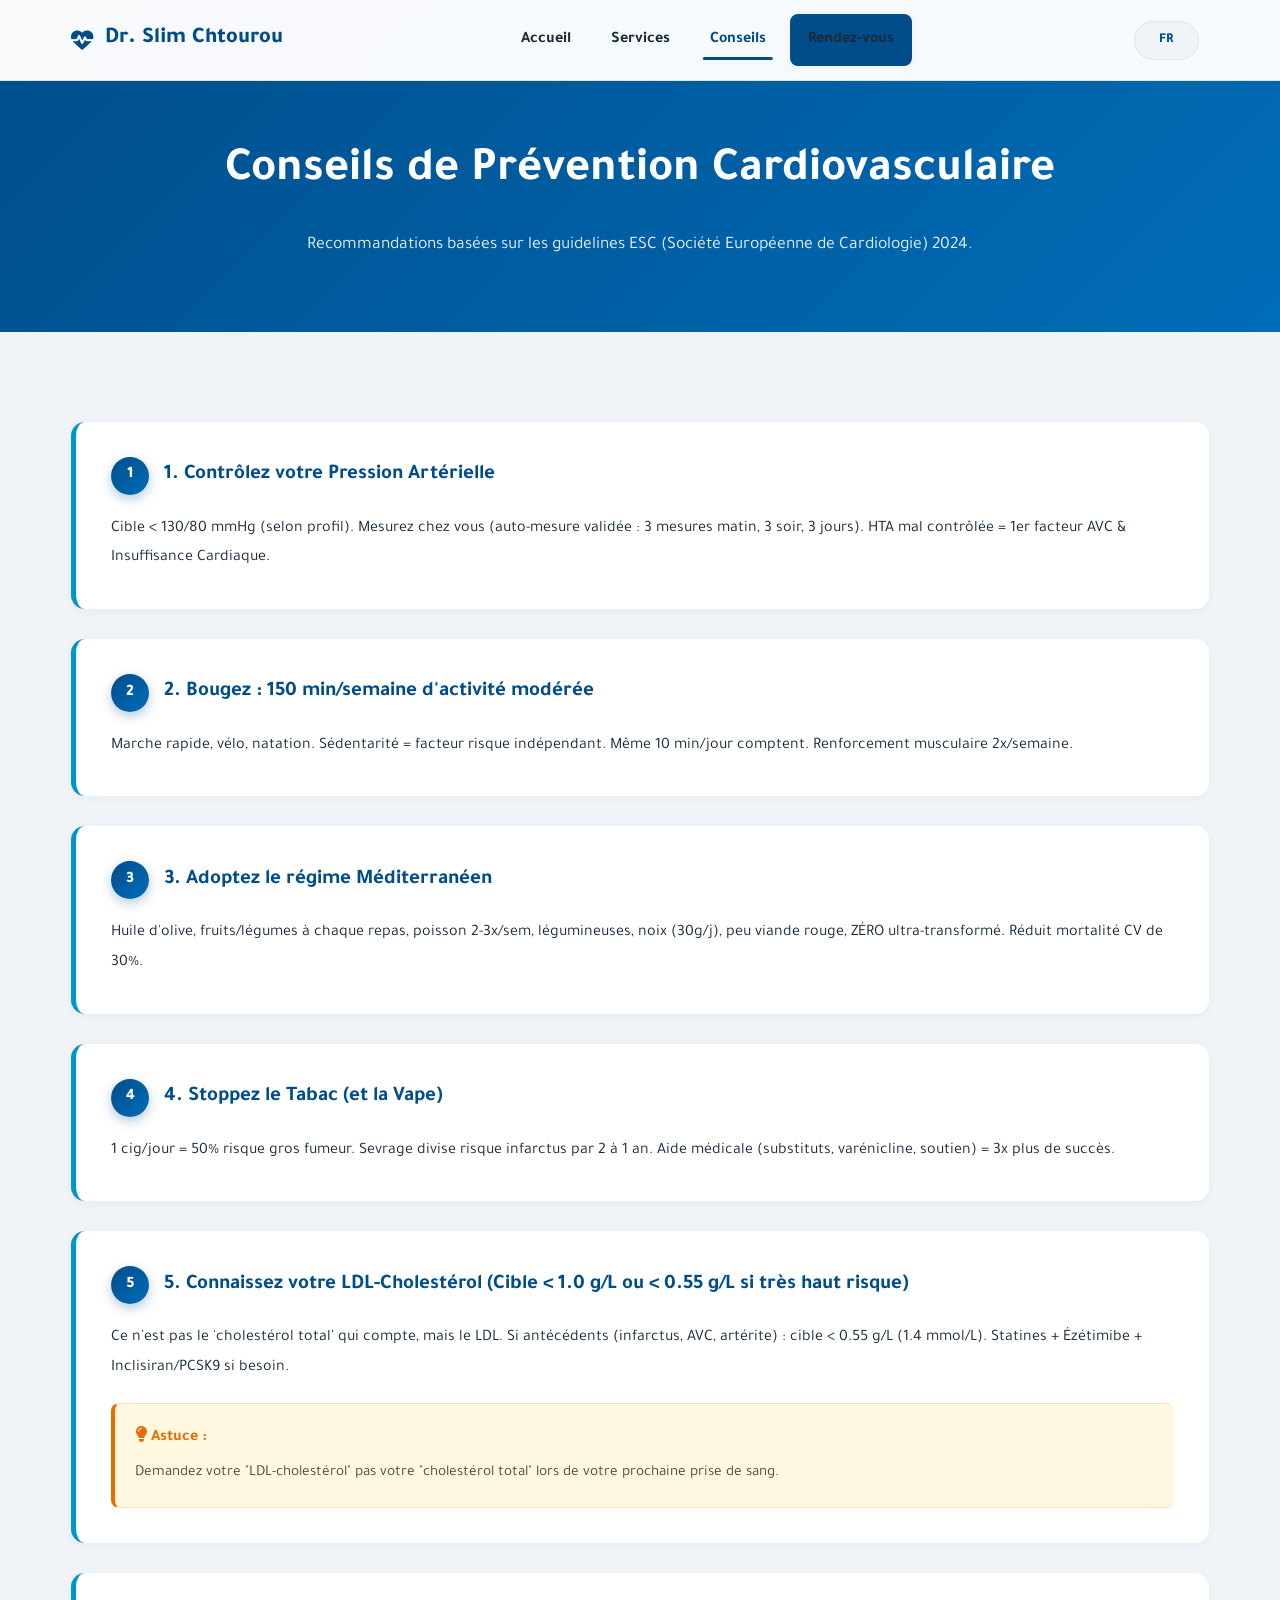
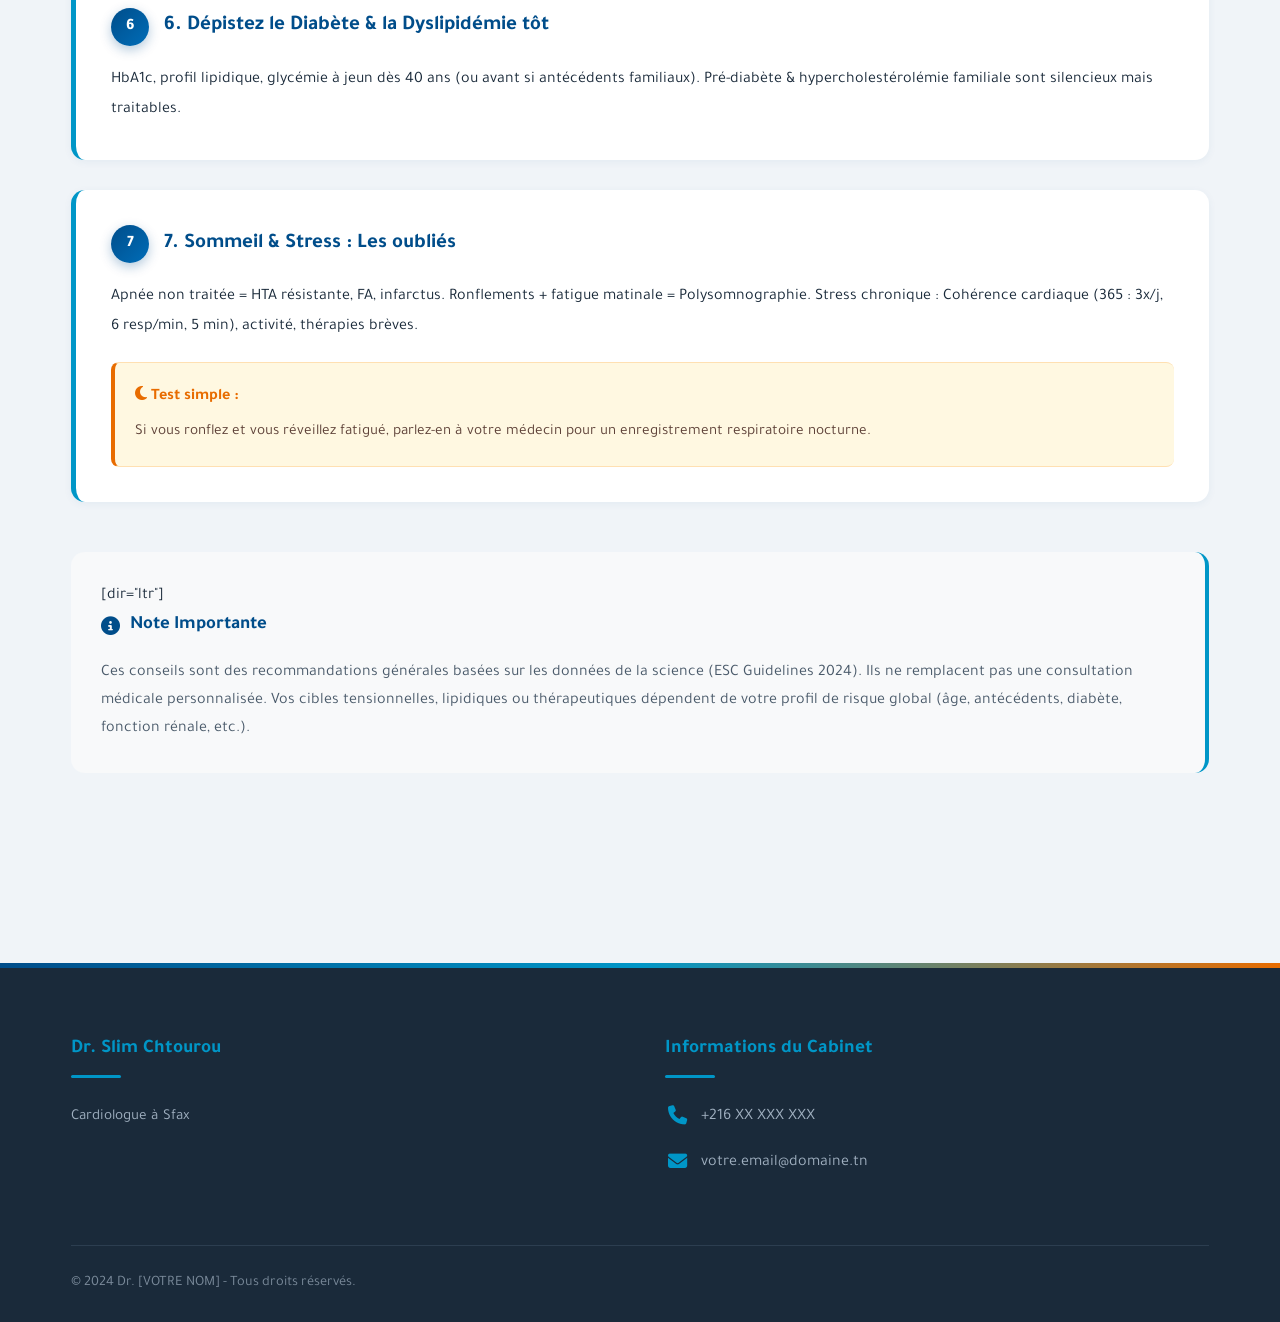
==== conseils.html @ 5fc36cb3 "Add files via upload" ====
<!DOCTYPE html>
<html lang="fr" dir="ltr">
<head>
    <meta charset="UTF-8">
    <meta name="viewport" content="width=device-width, initial-scale=1.0">
    <meta name="description" content="Conseils de prévention cardiovasculaire validés par le Dr. Slim Chtourou, Cardiologue à Sfax. Guidelines ESC 2024.">
    <title>Conseils Prévention - Dr. Slim Chtourou - Sfax</title>
    <link rel="preconnect" href="https://fonts.googleapis.com"><link rel="preconnect" href="https://fonts.gstatic.com" crossorigin>
    <link href="https://fonts.googleapis.com/css2?family=Tajawal:wght@400;500;700;800&display=swap" rel="stylesheet">
    <link rel="stylesheet" href="https://cdnjs.cloudflare.com/ajax/libs/font-awesome/6.5.1/css/all.min.css" integrity="sha512-DTOQO9RWCH3ppGqcWaEA1BIZOC6xxalwEsw9c2QQeAIftl+Vegovlnee1c9QX4TctnWMn13TZye+giMm8e2LwA==" crossorigin="anonymous" referrerpolicy="no-referrer" />
    <link rel="stylesheet" href="css/style.css">
    <link rel="icon" href="assets/favicon.ico">
</head>
<body>
<header class="header"><nav class="navbar container">
    <a href="index.html" class="logo"><i class="fas fa-heartbeat"></i> Dr. Slim Chtourou</a>
    <button class="menu-toggle" aria-label="Menu"><i class="fas fa-bars"></i></button>
    <div class="nav-links"><a href="index.html#accueil" data-i18n="nav_accueil">Accueil</a><a href="services.html" data-i18n="nav_services">Services</a><a href="conseils.html" class="active" data-i18n="nav_conseils">Conseils</a><a href="rdv.html" class="btn btn-primary" data-i18n="nav_rdv">Rendez-vous</a></div>
    <div class="lang-switcher"><button id="lang-toggle">FR</button></div>
</nav></header>

<main>
    <section class="section" style="background: linear-gradient(135deg, var(--primary), var(--primary-light)); color: white; text-align: center; padding: 130px 0 70px;">
        <div class="container">
            <h1 data-i18n="conseils_title" style="font-size: clamp(2rem, 5vw, 3rem); margin-bottom: 1rem;">Conseils de Prévention</h1>
            <p class="section-subtitle" style="color: rgba(255,255,255,0.9); max-width: 800px; margin: 0 auto;" data-i18n="conseils_subtitle">Recommandations basées sur les guidelines ESC (Société Européenne de Cardiologie) 2024.</p>
        </div>
    </section>

    <section class="section">
        <div class="container">
            <!-- CONSEIL 1 -->
            <article class="conseil-item">
                <h3><span class="number">1</span> <span data-i18n="conseil_1_title">Contrôlez votre Pression Artérielle</span></h3>
                <p data-i18n="conseil_1_text">Cible < 130/80 mmHg (selon profil). Mesurez chez vous (auto-mesure validée : 3 mesures matin, 3 soir, 3 jours). HTA mal contrôlée = 1er facteur AVC &amp; Insuffisance Cardiaque.</p>
            </article>
            <!-- CONSEIL 2 -->
            <article class="conseil-item">
                <h3><span class="number">2</span> <span data-i18n="conseil_2_title">Bougez : 150 min/semaine d'activité modérée</span></h3>
                <p data-i18n="conseil_2_text">Marche rapide, vélo, natation. Sédentarité = facteur risque indépendant. Même 10 min/jour comptent. Renforcement musculaire 2x/semaine.</p>
            </article>
            <!-- CONSEIL 3 -->
            <article class="conseil-item">
                <h3><span class="number">3</span> <span data-i18n="conseil_3_title">Adoptez le régime Méditerranéen</span></h3>
                <p data-i18n="conseil_3_text">Huile d'olive, fruits/légumes à chaque repas, poisson 2-3x/sem, légumineuses, noix (30g/j), peu viande rouge, ZÉRO ultra-transformé. Réduit mortalité CV de 30%.</p>
            </article>
            <!-- CONSEIL 4 -->
            <article class="conseil-item">
                <h3><span class="number">4</span> <span data-i18n="conseil_4_title">Stoppez le Tabac (et la Vape)</span></h3>
                <p data-i18n="conseil_4_text">1 cig/jour = 50% risque gros fumeur. Sevrage divise risque infarctus par 2 à 1 an. Aide médicale (substituts, varénicline, soutien) = 3x plus de succès.</p>
            </article>
            <!-- CONSEIL 5 -->
            <article class="conseil-item">
                <h3><span class="number">5</span> <span data-i18n="conseil_5_title">Connaissez votre LDL-Cholestérol</span></h3>
                <p data-i18n="conseil_5_text">Cible < 1.0 g/L (standard) ou < 0.55 g/L (très haut risque). Ce n'est pas le 'total' qui compte. Statines + Ézétimibe + PCSK9 si nécessaire.</p>
                <div class="highlight"><strong><i class="fas fa-lightbulb"></i> Astuce :</strong> Demandez votre "LDL-cholestérol" pas votre "cholestérol total" lors de votre prochaine prise de sang.</div>
            </article>
            <!-- CONSEIL 6 -->
            <article class="conseil-item">
                <h3><span class="number">6</span> <span data-i18n="conseil_6_title">Dépistez le Diabète &amp; la Dyslipidémie tôt</span></h3>
                <p data-i18n="conseil_6_text">HbA1c, profil lipidique, glycémie à jeun dès 40 ans (ou avant si antécédents familiaux). Pré-diabète &amp; hypercholestérolémie familiale sont silencieux mais traitables.</p>
            </article>
            <!-- CONSEIL 7 -->
            <article class="conseil-item">
                <h3><span class="number">7</span> <span data-i18n="conseil_7_title">Sommeil &amp; Stress : Les oubliés</span></h3>
                <p data-i18n="conseil_7_text">Apnée non traitée = HTA résistante, FA, infarctus. Ronflements + fatigue matinale = Polysomnographie. Stress chronique : Cohérence cardiaque (365 : 3x/j, 6 resp/min, 5 min), activité, thérapies brèves.</p>
                <div class="highlight"><strong><i class="fas fa-moon"></i> Test simple :</strong> Si vous ronflez et vous réveillez fatigué, parlez-en à votre médecin pour un enregistrement respiratoire nocturne.</div>
            </article>

            <div style="margin-top: 50px; padding: 30px; background: #f8f9fa; border-radius: var(--radius); border-right: 4px solid var(--secondary); text-align: left;">
                [dir="ltr"] <style> [dir="ltr"] this { text-align: right; border-right: none; border-left: 4px solid var(--secondary); } </style>
                <h3 style="color: var(--primary); margin-bottom: 1rem; display: flex; align-items: center; gap: 10px;"><i class="fas fa-info-circle"></i> Note Importante</h3>
                <p style="color: var(--text-medium);">Ces conseils sont des recommandations générales basées sur les données de la science (ESC Guidelines 2024). Ils ne remplacent pas une consultation médicale personnalisée. Vos cibles tensionnelles, lipidiques ou thérapeutiques dépendent de votre profil de risque global (âge, antécédents, diabète, fonction rénale, etc.).</p>
            </div>
        </div>
    </section>
</main>
<footer class="footer"><div class="container"><div class="footer-grid"><div class="footer-col"><h4>Dr. Slim Chtourou</h4><p>Cardiologue à Sfax</p></div><div class="footer-col"><h4 data-i18n="cabinet_title">Contact</h4><div class="contact-item"><i class="fas fa-phone"></i> <a href="tel:+216XXXXXXXXX" data-i18n="phone_text">+216 XX XXX XXX</a></div><div class="contact-item"><i class="fas fa-envelope"></i> <a href="mailto:votre.email@domaine.tn" data-i18n="email_text">votre.email@domaine.tn</a></div></div></div><div class="footer-bottom"><p data-i18n="footer_copyright">© 2024 Dr. [VOTRE NOM]</p></div></div></footer>
<script src="js/translations.js"></script><script src="js/main.js"></script>
</body>
</html>
---- css/style.css ----
/* css/style.css */
:root {
    --primary: #004d8a;        /* Bleu médical profond */
    --primary-light: #006db8;
    --secondary: #0096c7;      /* Bleu cyan accent */
    --accent: #e86c00;         /* Orange urgence/CTA */
    --success: #2e7d32;        /* Vert validé */
    --white: #ffffff;
    --bg-light: #f0f4f8;
    --bg-card: #ffffff;
    --text-dark: #1a2a3a;
    --text-medium: #4a5a6a;
    --text-light: #7a8a9a;
    --border-color: #dce4ec;
    --shadow-sm: 0 2px 8px rgba(0, 77, 138, 0.06);
    --shadow-md: 0 8px 24px rgba(0, 77, 138, 0.09);
    --shadow-lg: 0 16px 40px rgba(0, 77, 138, 0.12);
    --radius: 14px;
    --radius-sm: 8px;
    --transition: all 0.3s cubic-bezier(0.4, 0, 0.2, 1);
    --font-main: 'Tajawal', 'Segoe UI', system-ui, -apple-system, sans-serif;
    --container: 1200px;
}

*, *::before, *::after { box-sizing: border-box; margin: 0; padding: 0; }
html { scroll-behavior: smooth; font-size: 16px; }
body { font-family: var(--font-main); background: var(--bg-light); color: var(--text-dark); line-height: 1.75; -webkit-font-smoothing: antialiased; }

/* RTL Support Natif */
[dir="rtl"] { text-align: right; }
[dir="ltr"] { text-align: left; }

img { max-width: 100%; height: auto; display: block; border-radius: var(--radius-sm); }
a { color: var(--primary); text-decoration: none; transition: var(--transition); }
a:hover { color: var(--primary-light); text-decoration: underline; }
ul { list-style: none; }

.container { width: 92%; max-width: var(--container); margin: 0 auto; padding: 0 20px; }

.section { padding: 90px 0; }
.section-header { text-align: center; margin-bottom: 60px; }
.section-title { font-size: clamp(1.8rem, 4vw, 2.5rem); font-weight: 800; color: var(--primary); position: relative; display: inline-block; padding-bottom: 12px; margin-bottom: 16px; letter-spacing: -0.5px; }
.section-title::after { content: ''; position: absolute; bottom: 0; left: 50%; transform: translateX(-50%); width: 70px; height: 4px; background: linear-gradient(90deg, var(--primary), var(--secondary)); border-radius: 2px; }
[dir="rtl"] .section-title::after { left: 50%; transform: translateX(-50%); } /* Centered anyway */
.section-subtitle { font-size: 1.1rem; color: var(--text-medium); max-width: 750px; margin: 0 auto; line-height: 1.8; }

/* --- BUTTONS --- */
.btn { display: inline-flex; align-items: center; justify-content: center; gap: 10px; padding: 15px 36px; border-radius: 50px; font-weight: 700; font-size: 1rem; border: 2px solid transparent; cursor: pointer; transition: var(--transition); white-space: nowrap; }
.btn:focus-visible { outline: 3px solid var(--secondary); outline-offset: 3px; }
.btn-primary { background: var(--primary); color: var(--white); border-color: var(--primary); box-shadow: var(--shadow-sm); }
.btn-primary:hover { background: var(--primary-light); border-color: var(--primary-light); transform: translateY(-2px); box-shadow: var(--shadow-md); text-decoration: none; color: white; }
.btn-secondary { background: transparent; color: var(--primary); border-color: var(--primary); }
.btn-secondary:hover { background: var(--primary); color: var(--white); text-decoration: none; }
.btn-accent { background: var(--accent); color: var(--white); border-color: var(--accent); box-shadow: var(--shadow-sm); }
.btn-accent:hover { background: #d15e00; border-color: #d15e00; transform: translateY(-2px); box-shadow: var(--shadow-md); text-decoration: none; color: white; }
.btn-lg { padding: 18px 48px; font-size: 1.1rem; }
.btn-block { width: 100%; }
.btn-icon { font-size: 1.1em; }

/* --- HEADER / NAV --- */
.header { position: fixed; top: 0; left: 0; right: 0; z-index: 1000; background: rgba(255,255,255,0.97); backdrop-filter: blur(12px); border-bottom: 1px solid var(--border-color); transition: var(--transition); }
.header.scrolled { box-shadow: var(--shadow-md); }
.navbar { display: flex; justify-content: space-between; align-items: center; height: 80px; }
.logo { display: flex; align-items: center; gap: 12px; font-weight: 800; font-size: 1.4rem; color: var(--primary); text-decoration: none; }
.logo img { height: 48px; width: auto; border-radius: 50%; border: 2px solid var(--primary); padding: 2px; background: white; }
.logo:hover { text-decoration: none; color: var(--primary-light); }
.nav-links { display: flex; align-items: center; gap: 8px; }
.nav-links a { font-weight: 600; color: var(--text-dark); padding: 10px 16px; border-radius: var(--radius-sm); position: relative; transition: var(--transition); }
.nav-links a::after { content: ''; position: absolute; bottom: 4px; left: 50%; transform: translateX(-50%); width: 0; height: 3px; background: var(--primary); border-radius: 2px; transition: width 0.3s ease; }
.nav-links a:hover::after, .nav-links a.active::after { width: 80%; }
.nav-links a:hover { color: var(--primary); background: rgba(0, 77, 138, 0.05); text-decoration: none; }
.nav-links a.active { color: var(--primary); }

.lang-switcher { display: flex; align-items: center; margin-right: 10px; }
[dir="rtl"] .lang-switcher { margin-right: 0; margin-left: 10px; }
#lang-toggle { background: var(--bg-light); border: 1px solid var(--border-color); padding: 10px 20px; border-radius: 50px; font-weight: 800; cursor: pointer; color: var(--primary); font-size: 0.85rem; min-width: 65px; transition: var(--transition); font-family: inherit; }
#lang-toggle:hover { background: var(--primary); color: var(--white); border-color: var(--primary); }

.menu-toggle { display: none; background: none; border: none; font-size: 1.6rem; color: var(--primary); cursor: pointer; padding: 5px; line-height: 1; }

/* --- HERO --- */
.hero { min-height: 100vh; display: flex; align-items: center; justify-content: center; text-align: center; background: linear-gradient(145deg, rgba(0,77,138,0.97) 0%, rgba(0,150,199,0.92) 100%), url('../assets/hero-bg.jpg') center/cover no-repeat; color: var(--white); padding-top: 80px; position: relative; overflow: hidden; }
.hero::before { content: ''; position: absolute; inset: 0; background: url("data:image/svg+xml,%3Csvg viewBox='0 0 400 400' xmlns='http://www.w3.org/2000/svg'%3E%3Cfilter id='noiseFilter'%3E%3CfeTurbulence type='fractalNoise' baseFrequency='0.9' numOctaves='3' stitchTiles='stitch'/%3E%3C/filter%3E%3Crect width='100%25' height='100%25' filter='url(%23noiseFilter)'/%3E%3C/svg%3E"); opacity: 0.03; pointer-events: none; }
.hero-content { position: relative; z-index: 1; max-width: 850px; padding: 2rem; animation: fadeUp 0.8s ease-out; }
@keyframes fadeUp { from { opacity: 0; transform: translateY(30px); } to { opacity: 1; transform: translateY(0); } }
.hero-title { font-size: clamp(2.2rem, 5.5vw, 3.8rem); font-weight: 800; line-height: 1.15; margin-bottom: 0.75rem; text-shadow: 0 4px 20px rgba(0,0,0,0.15); letter-spacing: -1px; }
.hero-subtitle { font-size: clamp(1.1rem, 2.5vw, 1.5rem); font-weight: 300; margin-bottom: 0.75rem; opacity: 0.95; letter-spacing: 0.5px; text-transform: uppercase; }
.hero-tagline { font-size: 1.2rem; margin-bottom: 2.5rem; opacity: 0.9; font-style: italic; font-weight: 400; max-width: 600px; margin-left: auto; margin-right: auto; line-height: 1.6; }
.hero-buttons { display: flex; gap: 20px; justify-content: center; flex-wrap: wrap; margin-top: 10px; }
.hero-buttons .btn { background: var(--white); color: var(--primary); border-color: var(--white); box-shadow: 0 4px 15px rgba(0,0,0,0.1); }
.hero-buttons .btn:hover { background: transparent; color: var(--white); border-color: var(--white); transform: translateY(-3px); box-shadow: 0 8px 25px rgba(0,0,0,0.15); text-decoration: none; }
.hero-buttons .btn-accent { background: var(--accent); border-color: var(--accent); color: var(--white); }
.hero-buttons .btn-accent:hover { background: var(--white); color: var(--accent); border-color: var(--white); }

/* --- CARDS / GRID --- */
.grid { display: grid; grid-template-columns: repeat(auto-fit, minmax(320px, 1fr)); gap: 30px; }
.card { background: var(--bg-card); border-radius: var(--radius); box-shadow: var(--shadow-sm); padding: 40px 35px; transition: var(--transition); border-top: 5px solid var(--primary); display: flex; flex-direction: column; height: 100%; }
.card:hover { transform: translateY(-8px); box-shadow: var(--shadow-lg); }
.card-icon { width: 68px; height: 68px; background: linear-gradient(135deg, var(--primary), var(--secondary)); border-radius: 16px; display: flex; align-items: center; justify-content: center; color: white; font-size: 1.8rem; margin-bottom: 24px; flex-shrink: 0; box-shadow: 0 8px 20px rgba(0, 77, 138, 0.2); }
.card h3 { font-size: 1.35rem; color: var(--text-dark); margin-bottom: 12px; font-weight: 700; line-height: 1.3; }
.card p { color: var(--text-medium); flex-grow: 1; font-size: 0.95rem; line-height: 1.8; }

/* --- INFO GRID (CONTACT) --- */
.info-grid { display: grid; grid-template-columns: repeat(auto-fit, minmax(260px, 1fr)); gap: 25px; margin-top: 40px; }
.info-card { background: var(--bg-card); padding: 35px 30px; border-radius: var(--radius); box-shadow: var(--shadow-sm); text-align: center; border-top: 5px solid var(--secondary); transition: var(--transition); }
.info-card:hover { transform: translateY(-5px); box-shadow: var(--shadow-md); }
.info-card i { font-size: 2.2rem; color: var(--secondary); margin-bottom: 18px; display: block; }
.info-card h4 { color: var(--primary); margin-bottom: 12px; font-size: 1.15rem; font-weight: 700; }
.info-card p, .info-card address, .info-card a { color: var(--text-medium); font-size: 0.95rem; word-break: break-word; font-style: normal; line-height: 1.8; }
.info-card a:hover { color: var(--primary); text-decoration: underline; }

/* MAP */
.map-container { border-radius: var(--radius); overflow: hidden; box-shadow: var(--shadow-md); margin-top: 40px; height: 400px; background: var(--border-color); border: 1px solid var(--border-color); }
.map-container iframe { width: 100%; height: 100%; border: 0; display: block; }

/* --- CONSEILS PAGE --- */
.conseil-item { background: var(--bg-card); border-radius: var(--radius); padding: 35px; margin-bottom: 30px; box-shadow: var(--shadow-sm); border-right: 5px solid var(--secondary); transition: var(--transition); position: relative; }
[dir="ltr"] .conseil-item { border-right: none; border-left: 5px solid var(--secondary); }
.conseil-item:hover { box-shadow: var(--shadow-md); transform: translateX(-5px); }
[dir="ltr"] .conseil-item:hover { transform: translateX(5px); }
.conseil-item h3 { color: var(--primary); font-size: 1.3rem; margin-bottom: 20px; display: flex; align-items: center; gap: 15px; font-weight: 700; line-height: 1.4; flex-wrap: wrap; }
.conseil-item h3 .number { background: linear-gradient(135deg, var(--primary), var(--primary-light)); color: white; width: 38px; height: 38px; border-radius: 50%; display: inline-flex; align-items: center; justify-content: center; font-size: 1rem; font-weight: 800; flex-shrink: 0; box-shadow: 0 4px 12px rgba(0, 77, 138, 0.3); }
.conseil-item p { color: var(--text-dark); line-height: 1.85; font-size: 1rem; }
.conseil-item .highlight { background: #fff8e1; border: 1px solid #ffe0b2; padding: 20px; border-radius: var(--radius-sm); margin-top: 20px; border-right: 4px solid var(--accent); font-size: 0.95rem; color: #5d4037; }
[dir="ltr"] .conseil-item .highlight { border-right: none; border-left: 4px solid var(--accent); }
.conseil-item .highlight strong { color: var(--accent); display: block; margin-bottom: 8px; font-size: 1rem; }

/* --- RDV PAGE --- */
.rdv-options { display: grid; grid-template-columns: repeat(auto-fit, minmax(340px, 1fr)); gap: 30px; margin-top: 50px; }
.rdv-card { background: var(--bg-card); padding: 50px 40px; border-radius: var(--radius); box-shadow: var(--shadow-sm); text-align: center; border-top: 5px solid var(--primary); position: relative; display: flex; flex-direction: column; height: 100%; }
.rdv-card.online { border-top-color: var(--secondary); }
.rdv-card .icon-lg { font-size: 3.5rem; color: var(--primary); margin-bottom: 25px; line-height: 1; }
.rdv-card.online .icon-lg { color: var(--secondary); }
.rdv-card h3 { font-size: 1.5rem; margin-bottom: 18px; color: var(--text-dark); font-weight: 700; }
.rdv-card p { color: var(--text-medium); margin-bottom: 30px; flex-grow: 1; }
.rdv-card .btn { margin-top: auto; width: 100%; }

.emergency-banner { background: linear-gradient(90deg, #fff0f0, #fff5f5); border: 1px solid #ffcdd2; border-radius: var(--radius); padding: 30px; margin-top: 60px; display: flex; align-items: flex-start; gap: 20px; text-align: left; animation: pulse-border 2s infinite; }
@keyframes pulse-border { 0%, 100% { border-color: #ffcdd2; } 50% { border-color: #ef5350; } }
[dir="rtl"] .emergency-banner { text-align: right; }
.emergency-banner .icon { color: var(--accent); font-size: 2.5rem; flex-shrink: 0; margin-top: 4px; animation: bounce 1.5s infinite; }
@keyframes bounce { 0%, 100% { transform: translateY(0); } 50% { transform: translateY(-4px); } }
.emergency-banner strong { display: block; color: #c62828; margin-bottom: 8px; font-size: 1.2rem; font-weight: 700; line-height: 1.4; }
.emergency-banner p { color: #b71c1c; margin: 0; font-size: 1rem; line-height: 1.7; }

.info-cards-rdv { display: grid; grid-template-columns: repeat(auto-fit, minmax(300px, 1fr)); gap: 30px; margin-top: 60px; }
.info-cards-rdv .card { border-top-width: 5px; }
.info-cards-rdv .card ul { padding-right: 20px; }
[dir="ltr"] .info-cards-rdv .card ul { padding-right: 0; padding-left: 20px; }
.info-cards-rdv .card li { position: relative; padding-right: 30px; margin-bottom: 14px; color: var(--text-medium); line-height: 1.7; }
[dir="ltr"] .info-cards-rdv .card li { padding-right: 0; padding-left: 30px; }
.info-cards-rdv .card li::before { content: '\f00c'; font-family: 'Font Awesome 6 Free'; font-weight: 900; color: var(--success); position: absolute; right: 0; top: 1px; font-size: 1.1rem; }
[dir="ltr"] .info-cards-rdv .card li::before { right: auto; left: 0; }

/* --- FOOTER --- */
.footer { background: var(--text-dark); color: var(--white); padding: 70px 0 25px; margin-top: 100px; position: relative; overflow: hidden; }
.footer::before { content: ''; position: absolute; top: 0; left: 0; right: 0; height: 5px; background: linear-gradient(90deg, var(--primary), var(--secondary), var(--accent)); }
.footer-grid { display: grid; grid-template-columns: repeat(auto-fit, minmax(280px, 1fr)); gap: 50px; margin-bottom: 50px; }
.footer-col h4 { color: var(--secondary); margin-bottom: 25px; font-size: 1.2rem; font-weight: 700; position: relative; padding-bottom: 12px; }
.footer-col h4::after { content: ''; position: absolute; bottom: 0; left: 0; width: 50px; height: 3px; background: var(--secondary); border-radius: 2px; }
[dir="rtl"] .footer-col h4::after { left: auto; right: 0; }
.footer-col p, .footer-col li { color: #a0b0c0; font-size: 0.95rem; margin-bottom: 14px; line-height: 1.8; }
.footer-col a { color: #a0b0c0; transition: var(--transition); }
.footer-col a:hover { color: var(--secondary); text-decoration: none; }
.footer-col .contact-item { display: flex; align-items: flex-start; gap: 12px; margin-bottom: 18px; }
.footer-col .contact-item i { color: var(--secondary); font-size: 1.2rem; margin-top: 3px; flex-shrink: 0; width: 24px; text-align: center; }
.footer-bottom { border-top: 1px solid #2c3e50; padding-top: 25px; display: flex; justify-content: space-between; align-items: center; flex-wrap: wrap; gap: 20px; font-size: 0.9rem; color: #7a8a9a; }
.footer-bottom .social-links a { display: inline-flex; width: 36px; height: 36px; background: rgba(255,255,255,0.05); border-radius: 50%; align-items: center; justify-content: center; color: #a0b0c0; margin-left: 10px; transition: var(--transition); font-size: 1rem; }
[dir="rtl"] .footer-bottom .social-links a { margin-left: 0; margin-right: 10px; }
.footer-bottom .social-links a:hover { background: var(--primary); color: white; transform: translateY(-2px); }

/* --- RESPONSIVE --- */
@media (max-width: 992px) {
    .nav-links { position: fixed; top: 80px; left: 0; right: 0; background: var(--white); flex-direction: column; padding: 25px 20px; gap: 5px; box-shadow: var(--shadow-lg); transform: translateY(-10px); opacity: 0; visibility: hidden; transition: var(--transition); text-align: center; border-top: 1px solid var(--border-color); }
    .nav-links.active { transform: translateY(0); opacity: 1; visibility: visible; }
    .nav-links a { display: block; padding: 16px 20px; border-radius: var(--radius-sm); font-size: 1.1rem; }
    .nav-links a::after { display: none; }
    .menu-toggle { display: block; z-index: 1001; }
    .lang-switcher { order: -1; margin-right: 0; margin-left: auto; }
    [dir="rtl"] .lang-switcher { margin-left: 0; margin-right: auto; }
    .hero { min-height: auto; padding: 140px 20px 100px; }
    .section { padding: 60px 0; }
    .rdv-card, .card, .info-card { padding: 30px 25px; }
}

@media (max-width: 576px) {
    .hero-buttons { flex-direction: column; align-items: center; width: 100%; }
    .hero-buttons .btn { width: 100%; max-width: 320px; }
    .footer-bottom { flex-direction: column; text-align: center; }
    .footer-col h4::after { left: 50%; transform: translateX(-50%); }
    [dir="rtl"] .footer-col h4::after { right: 50%; transform: translateX(50%); }
    .emergency-banner { flex-direction: column; text-align: center; align-items: center; }
    [dir="rtl"] .emergency-banner { text-align: center; }
}
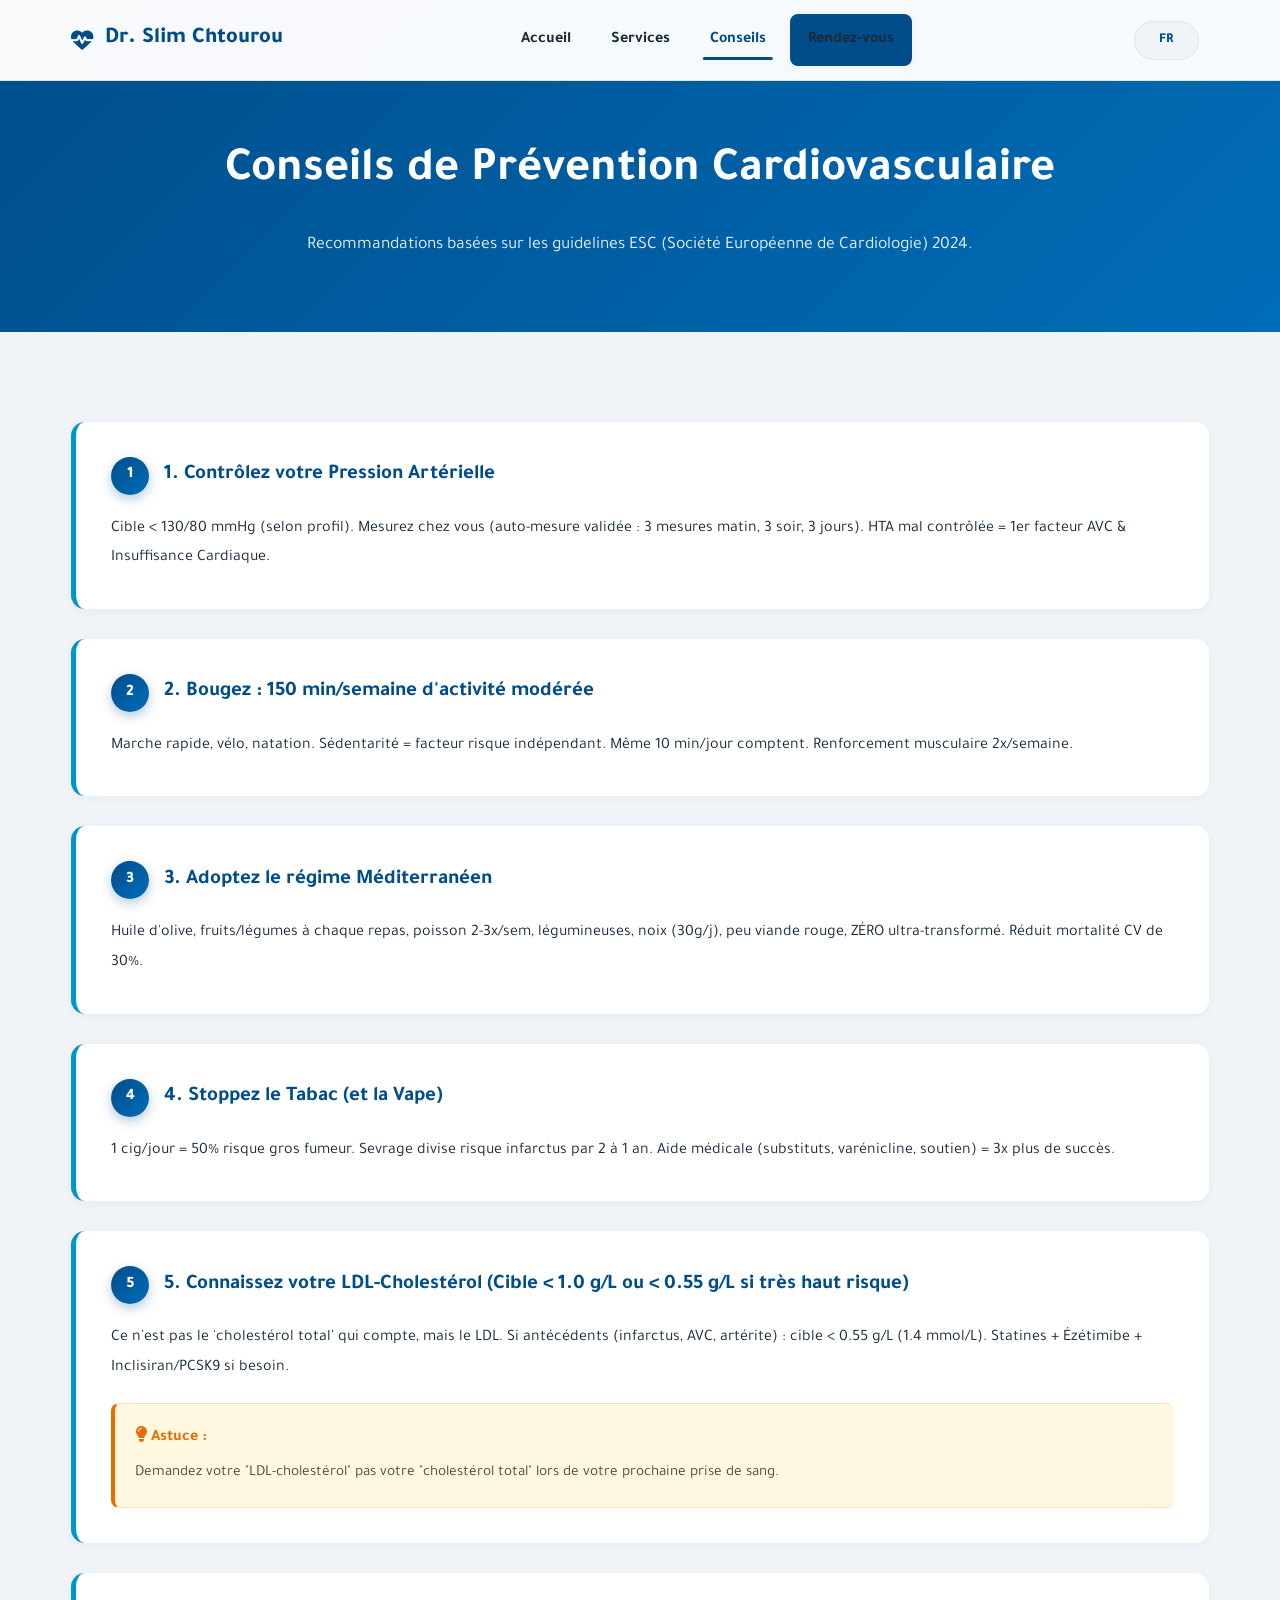
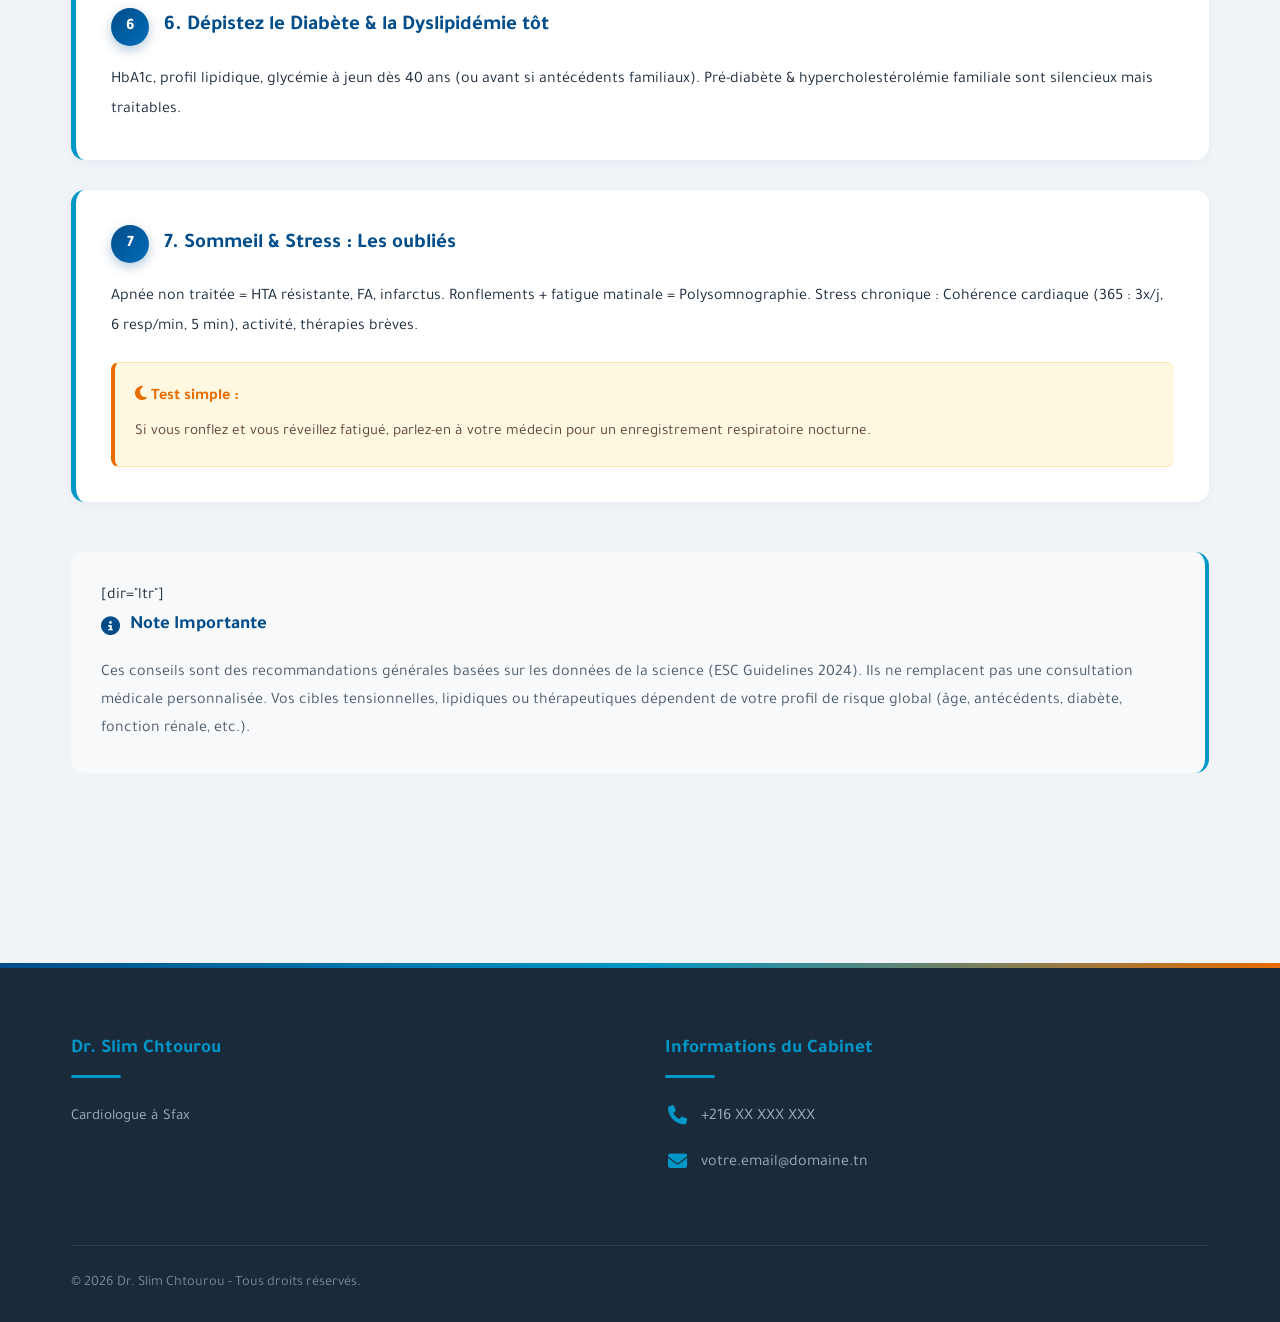
==== commit 71e90ad7: "Update conseils.html" ====
--- a/conseils.html
+++ b/conseils.html
@@ -75,7 +75,7 @@
         </div>
     </section>
 </main>
-<footer class="footer"><div class="container"><div class="footer-grid"><div class="footer-col"><h4>Dr. Slim Chtourou</h4><p>Cardiologue à Sfax</p></div><div class="footer-col"><h4 data-i18n="cabinet_title">Contact</h4><div class="contact-item"><i class="fas fa-phone"></i> <a href="tel:+216XXXXXXXXX" data-i18n="phone_text">+216 XX XXX XXX</a></div><div class="contact-item"><i class="fas fa-envelope"></i> <a href="mailto:votre.email@domaine.tn" data-i18n="email_text">votre.email@domaine.tn</a></div></div></div><div class="footer-bottom"><p data-i18n="footer_copyright">© 2024 Dr. [VOTRE NOM]</p></div></div></footer>
+<footer class="footer"><div class="container"><div class="footer-grid"><div class="footer-col"><h4>Dr. Slim Chtourou</h4><p>Cardiologue à Sfax</p></div><div class="footer-col"><h4 data-i18n="cabinet_title">Contact</h4><div class="contact-item"><i class="fas fa-phone"></i> <a href="tel:+216XXXXXXXXX" data-i18n="phone_text">+216 XX XXX XXX</a></div><div class="contact-item"><i class="fas fa-envelope"></i> <a href="mailto:votre.email@domaine.tn" data-i18n="email_text">votre.email@domaine.tn</a></div></div></div><div class="footer-bottom"><p data-i18n="footer_copyright">© 2024 Dr. Slim Chtourou</p></div></div></footer>
 <script src="js/translations.js"></script><script src="js/main.js"></script>
 </body>
-</html>+</html>
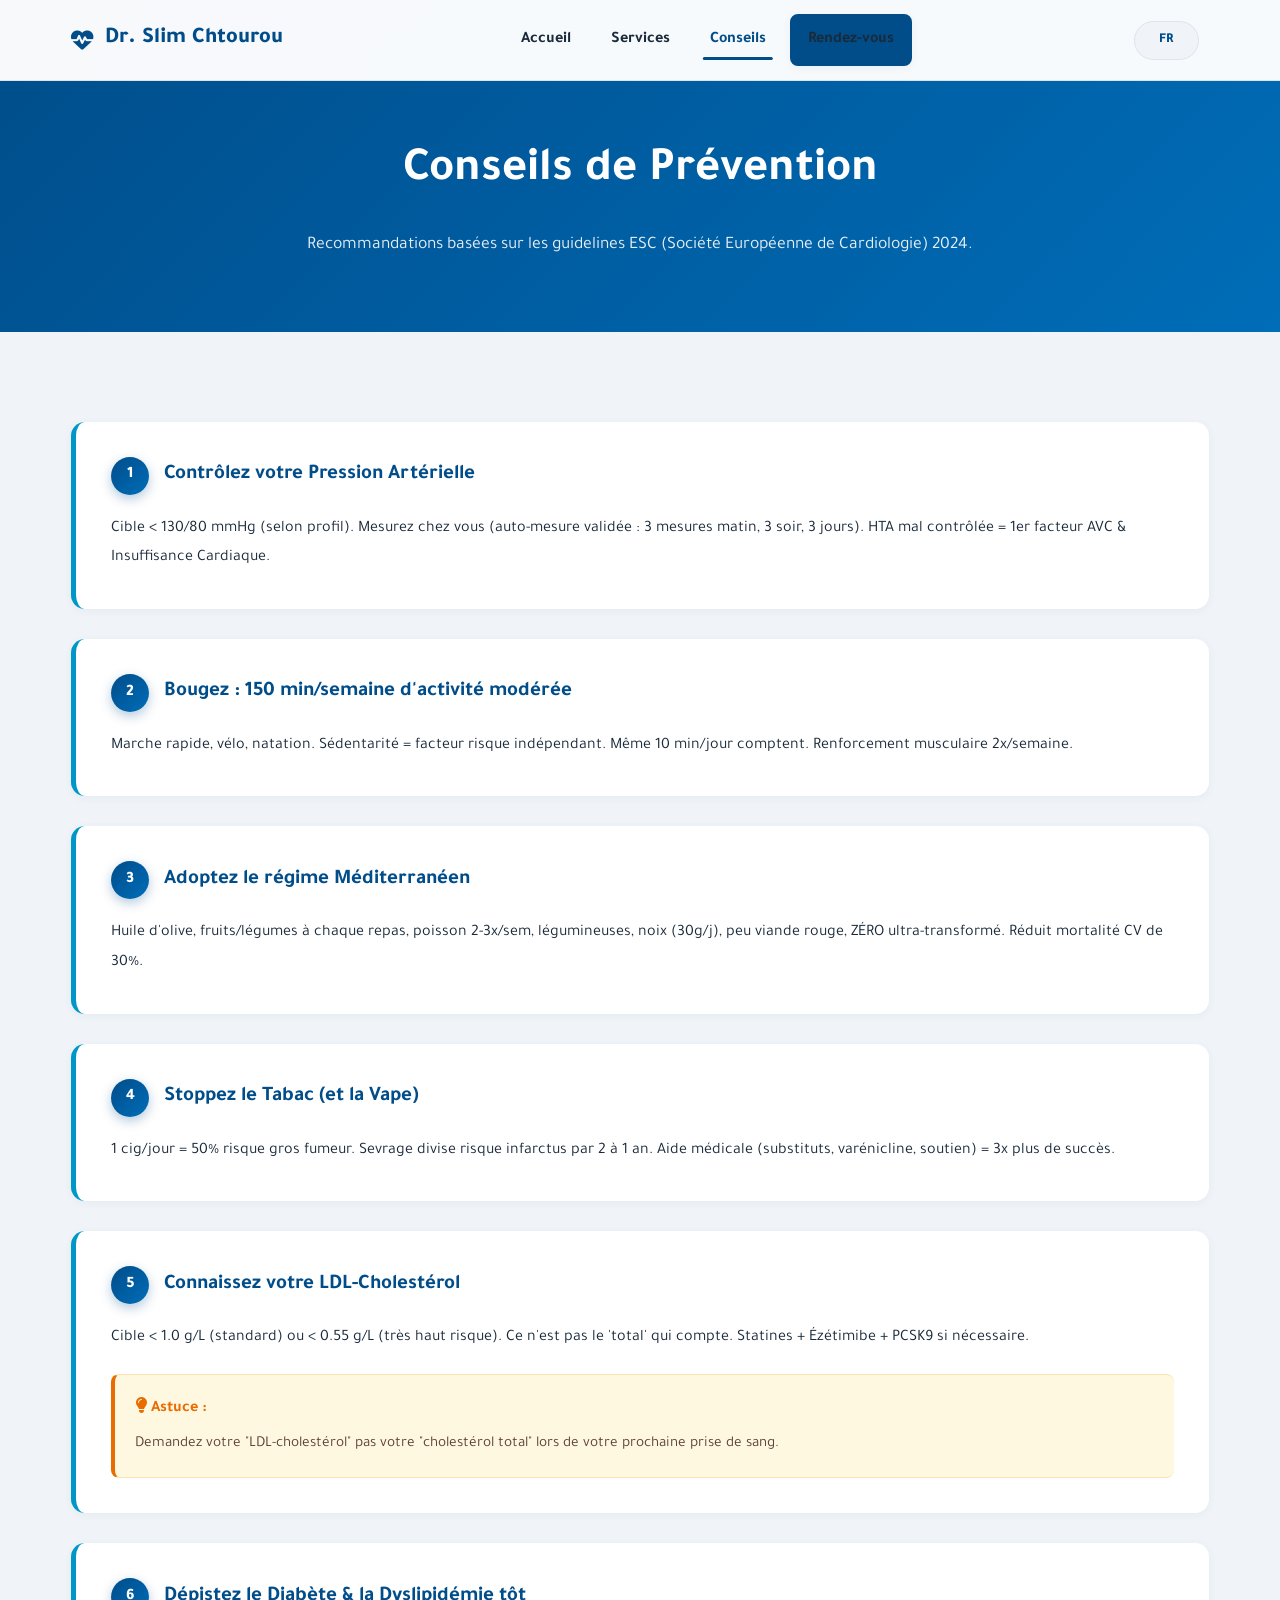
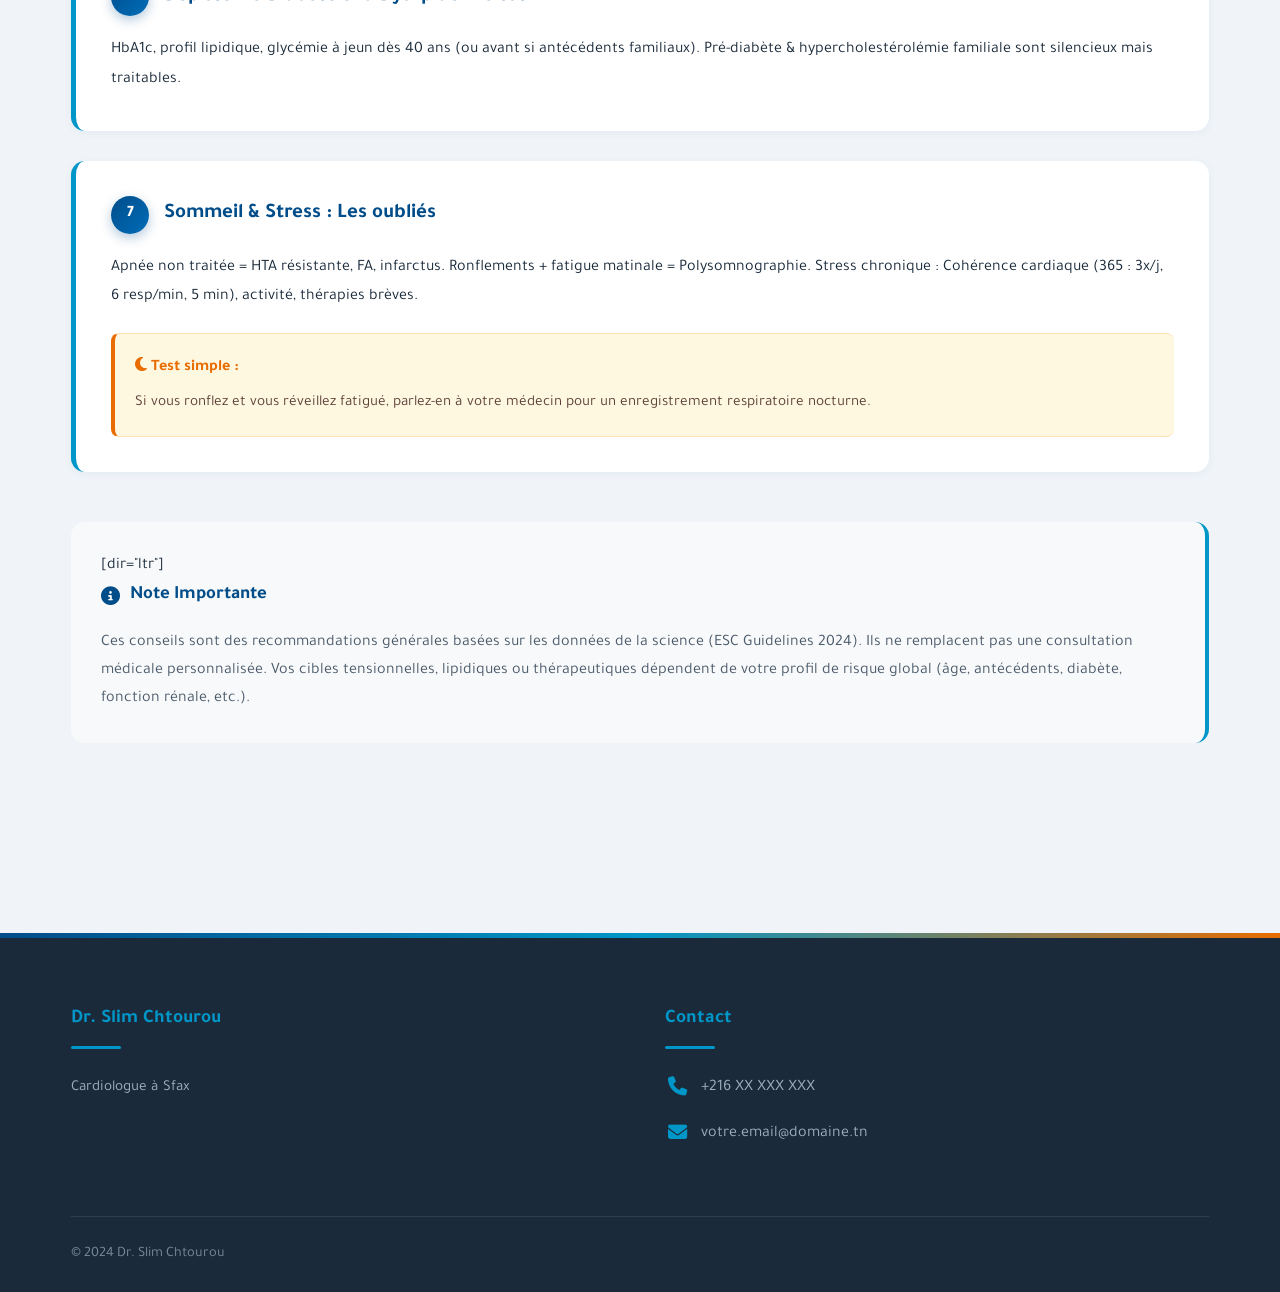
==== commit 726a1a09: "Update conseils.html" ====
--- a/conseils.html
+++ b/conseils.html
@@ -1,6 +1,9 @@
 <!DOCTYPE html>
 <html lang="fr" dir="ltr">
 <head>
+
+<script defer src="https://cloud.umami.is/script.js" data-website-id="5475634e-0b50-4530-a945-10d8c9c809ab"></script>
+    
     <meta charset="UTF-8">
     <meta name="viewport" content="width=device-width, initial-scale=1.0">
     <meta name="description" content="Conseils de prévention cardiovasculaire validés par le Dr. Slim Chtourou, Cardiologue à Sfax. Guidelines ESC 2024.">
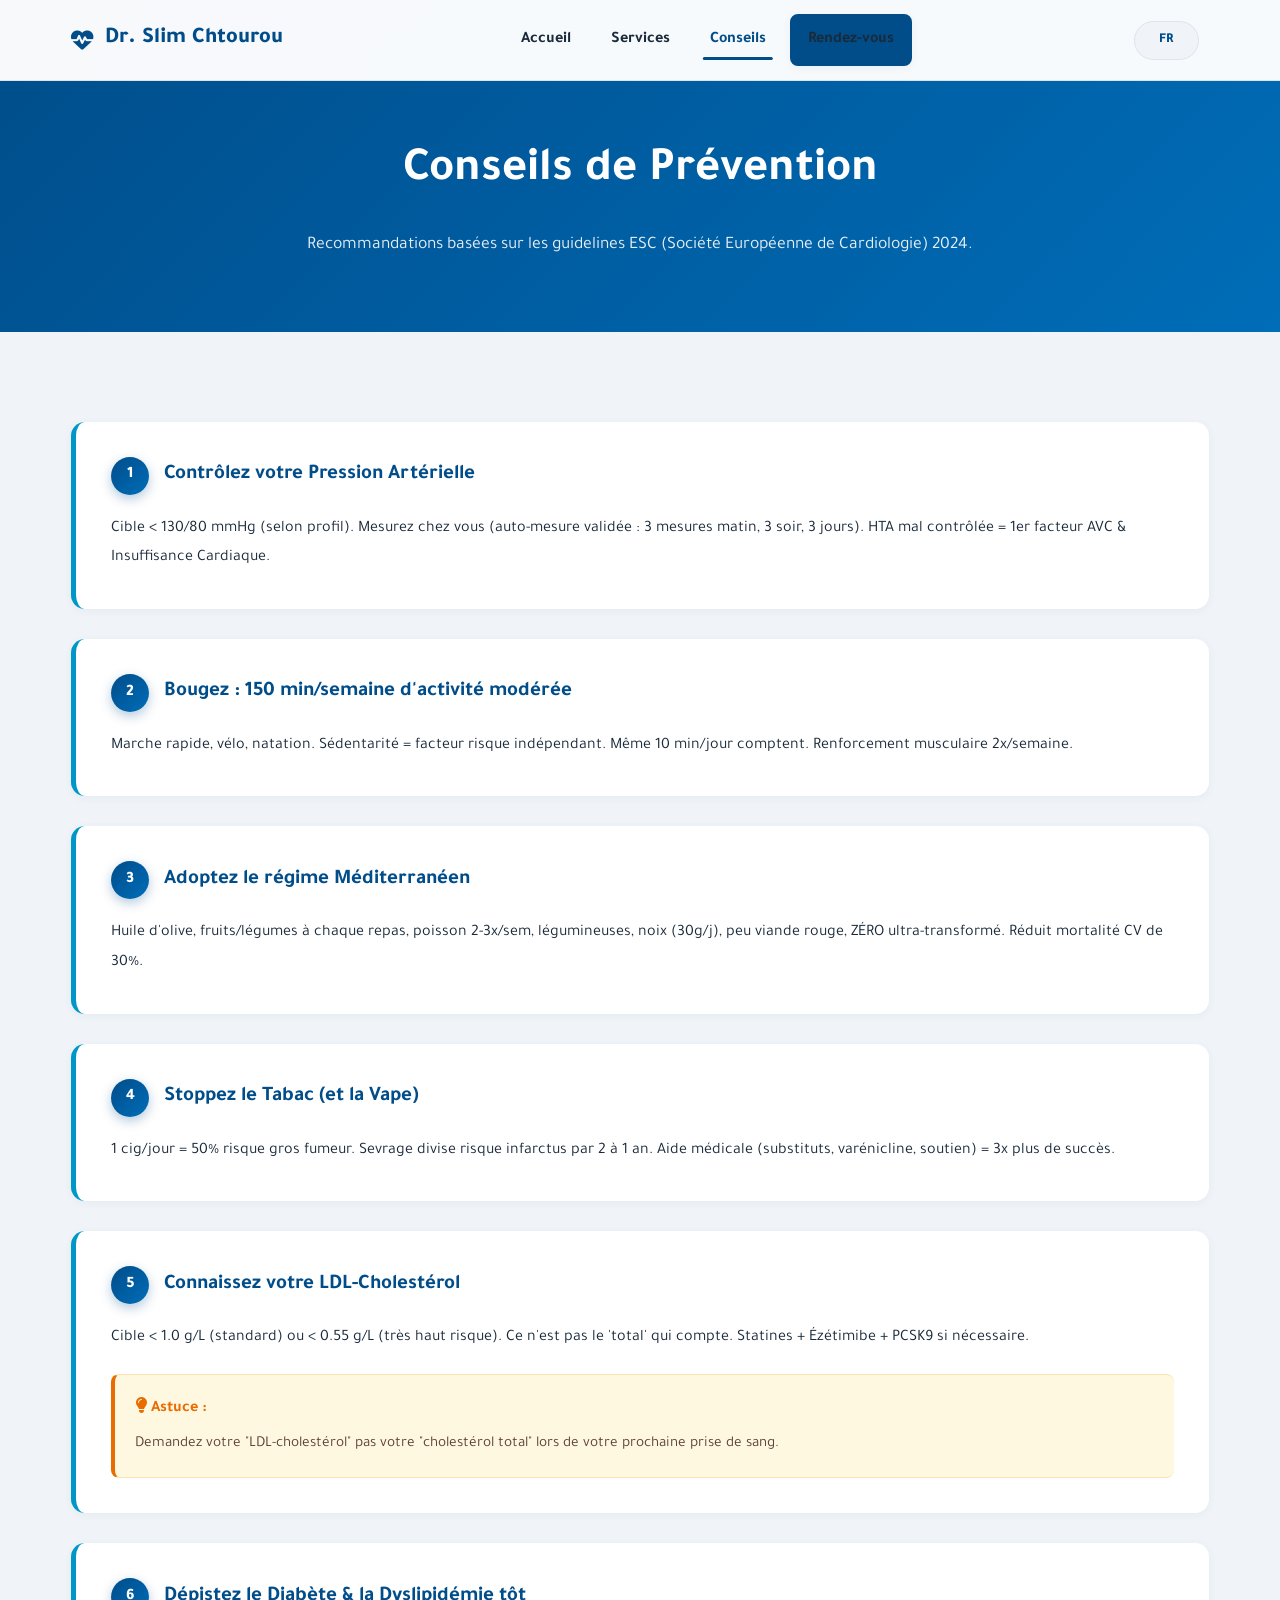
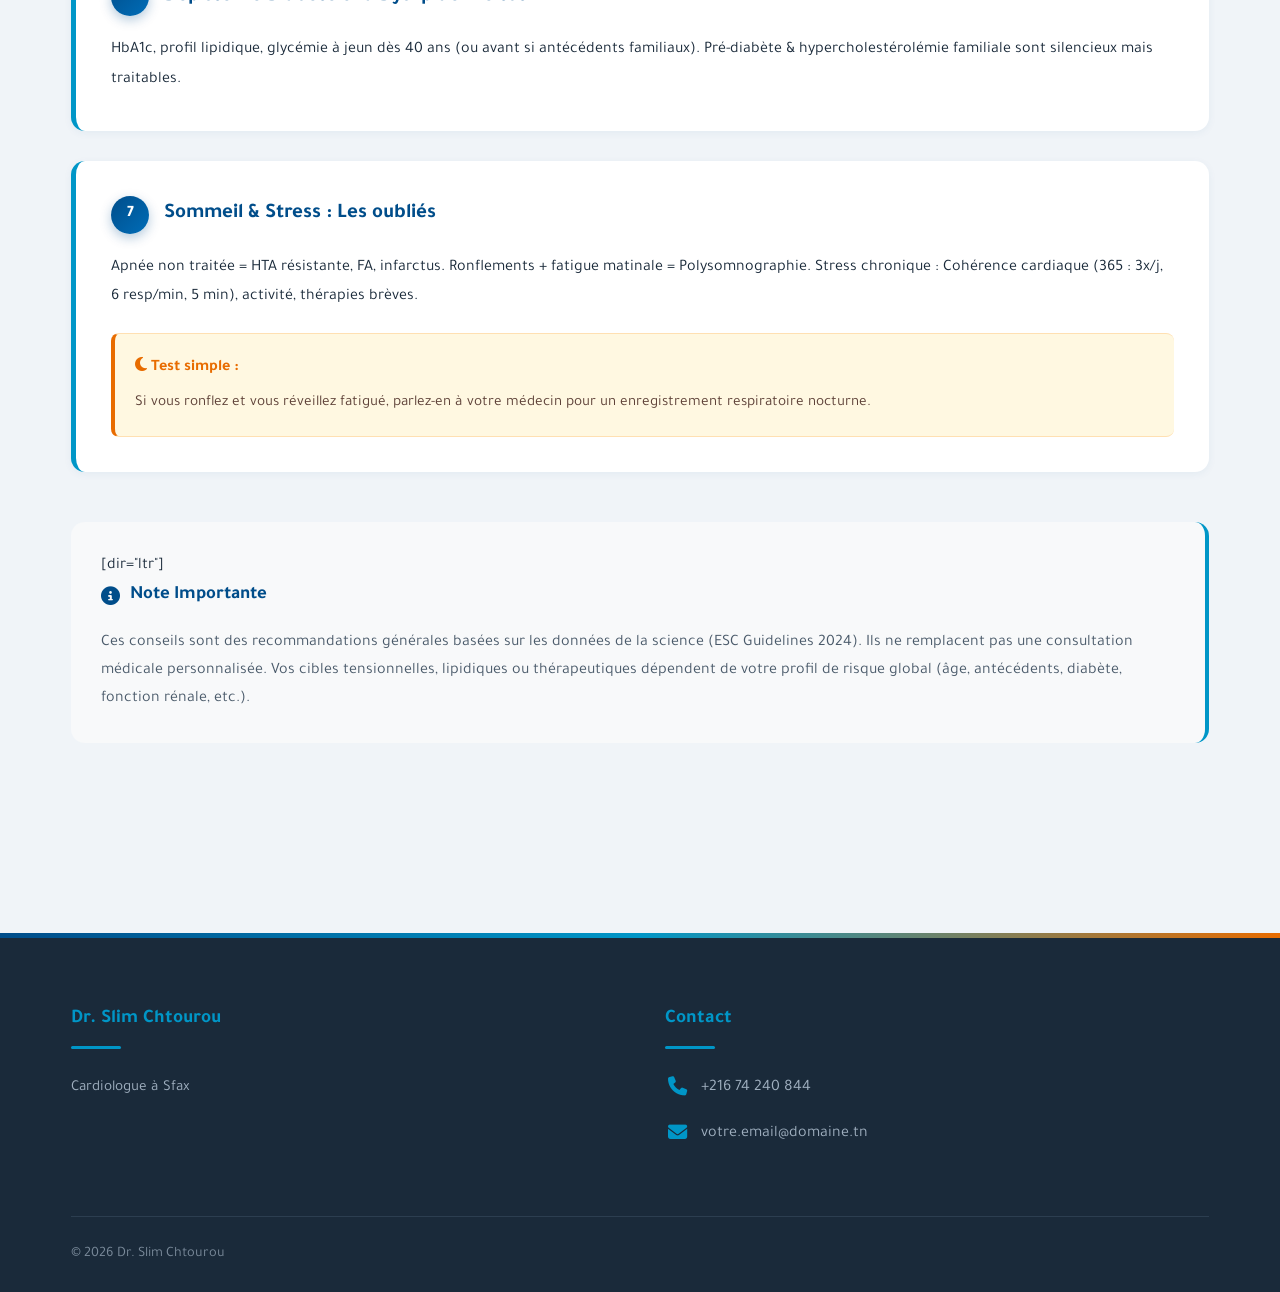
==== commit 5a2ea971: "Update conseils.html" ====
--- a/conseils.html
+++ b/conseils.html
@@ -78,7 +78,7 @@
         </div>
     </section>
 </main>
-<footer class="footer"><div class="container"><div class="footer-grid"><div class="footer-col"><h4>Dr. Slim Chtourou</h4><p>Cardiologue à Sfax</p></div><div class="footer-col"><h4 data-i18n="cabinet_title">Contact</h4><div class="contact-item"><i class="fas fa-phone"></i> <a href="tel:+216XXXXXXXXX" data-i18n="phone_text">+216 XX XXX XXX</a></div><div class="contact-item"><i class="fas fa-envelope"></i> <a href="mailto:votre.email@domaine.tn" data-i18n="email_text">votre.email@domaine.tn</a></div></div></div><div class="footer-bottom"><p data-i18n="footer_copyright">© 2024 Dr. Slim Chtourou</p></div></div></footer>
+<footer class="footer"><div class="container"><div class="footer-grid"><div class="footer-col"><h4>Dr. Slim Chtourou</h4><p>Cardiologue à Sfax</p></div><div class="footer-col"><h4 data-i18n="cabinet_title">Contact</h4><div class="contact-item"><i class="fas fa-phone"></i> <a href="tel:+21674240844" data-i18n="phone_text">+216 74 240 844</a></div><div class="contact-item"><i class="fas fa-envelope"></i> <a href="mailto:votre.email@domaine.tn" data-i18n="email_text">votre.email@domaine.tn</a></div></div></div><div class="footer-bottom"><p data-i18n="footer_copyright">© 2026 Dr. Slim Chtourou</p></div></div></footer>
 <script src="js/translations.js"></script><script src="js/main.js"></script>
 </body>
 </html>
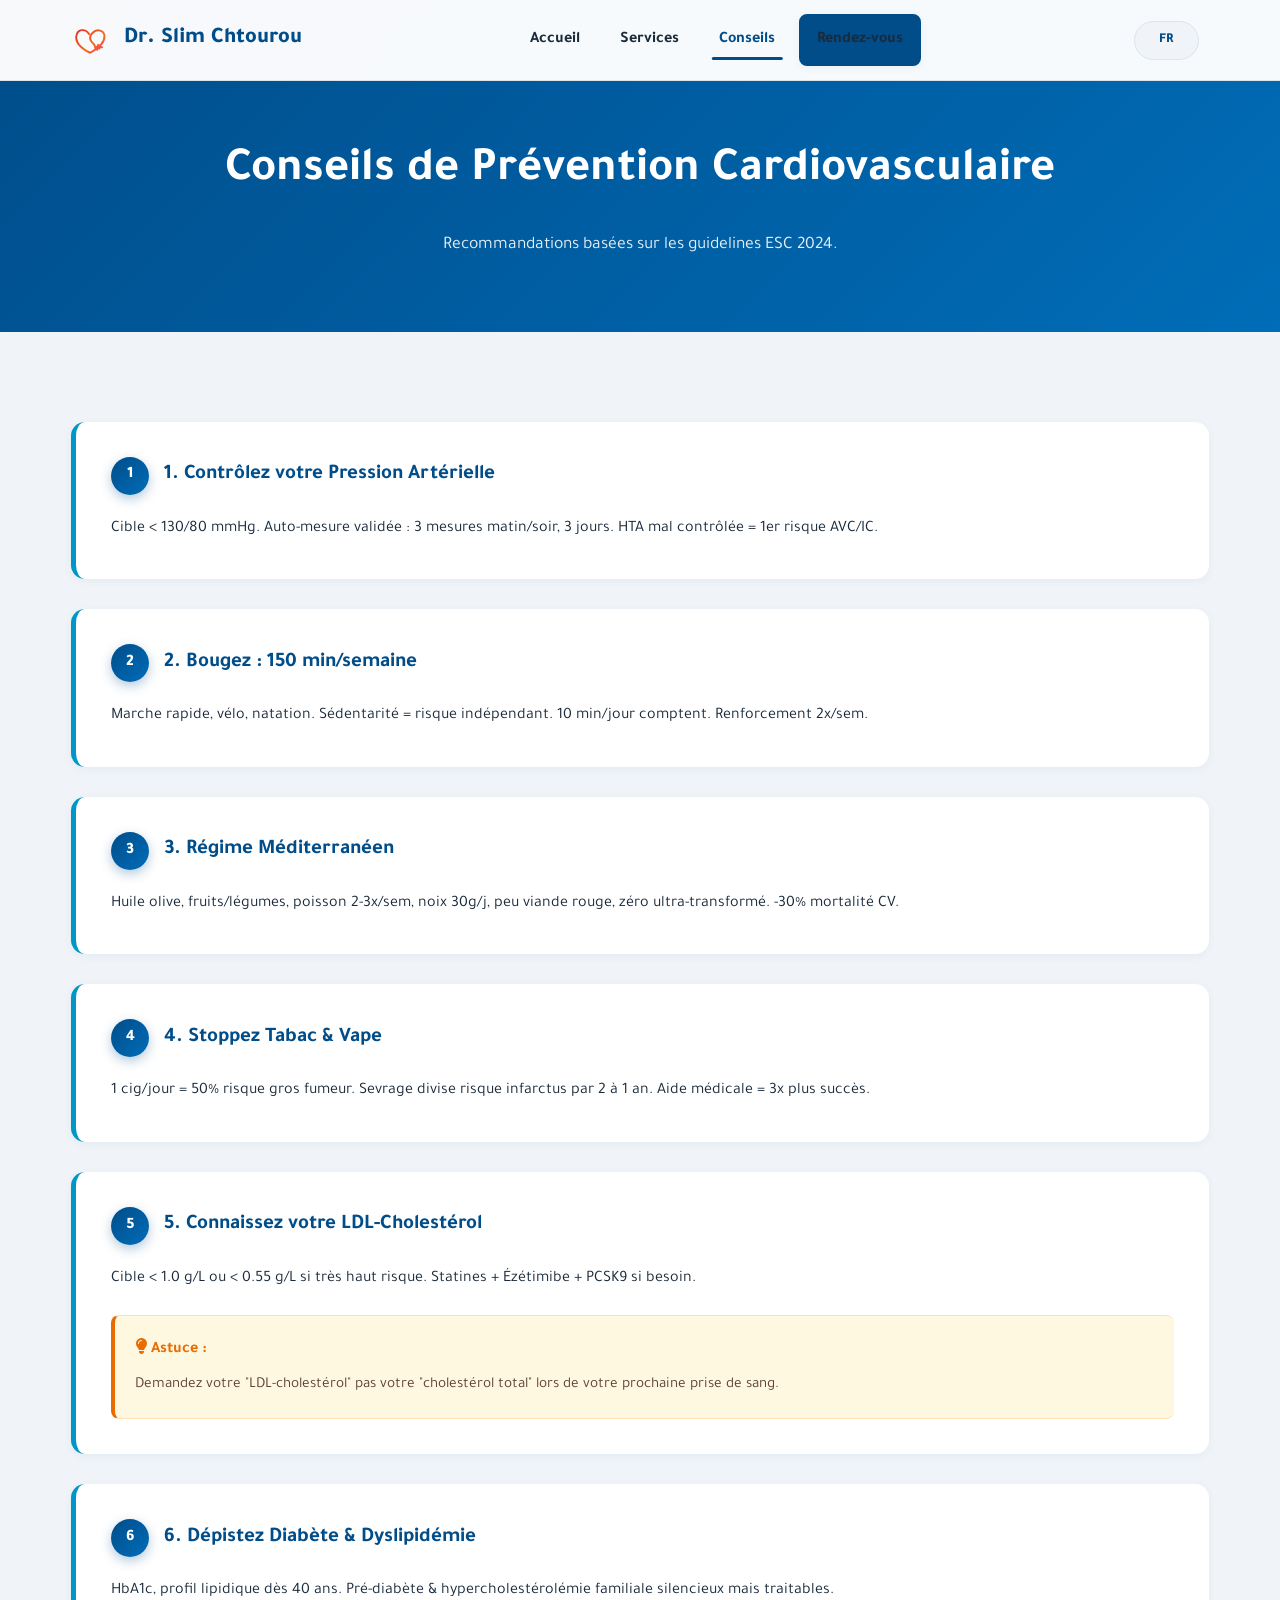
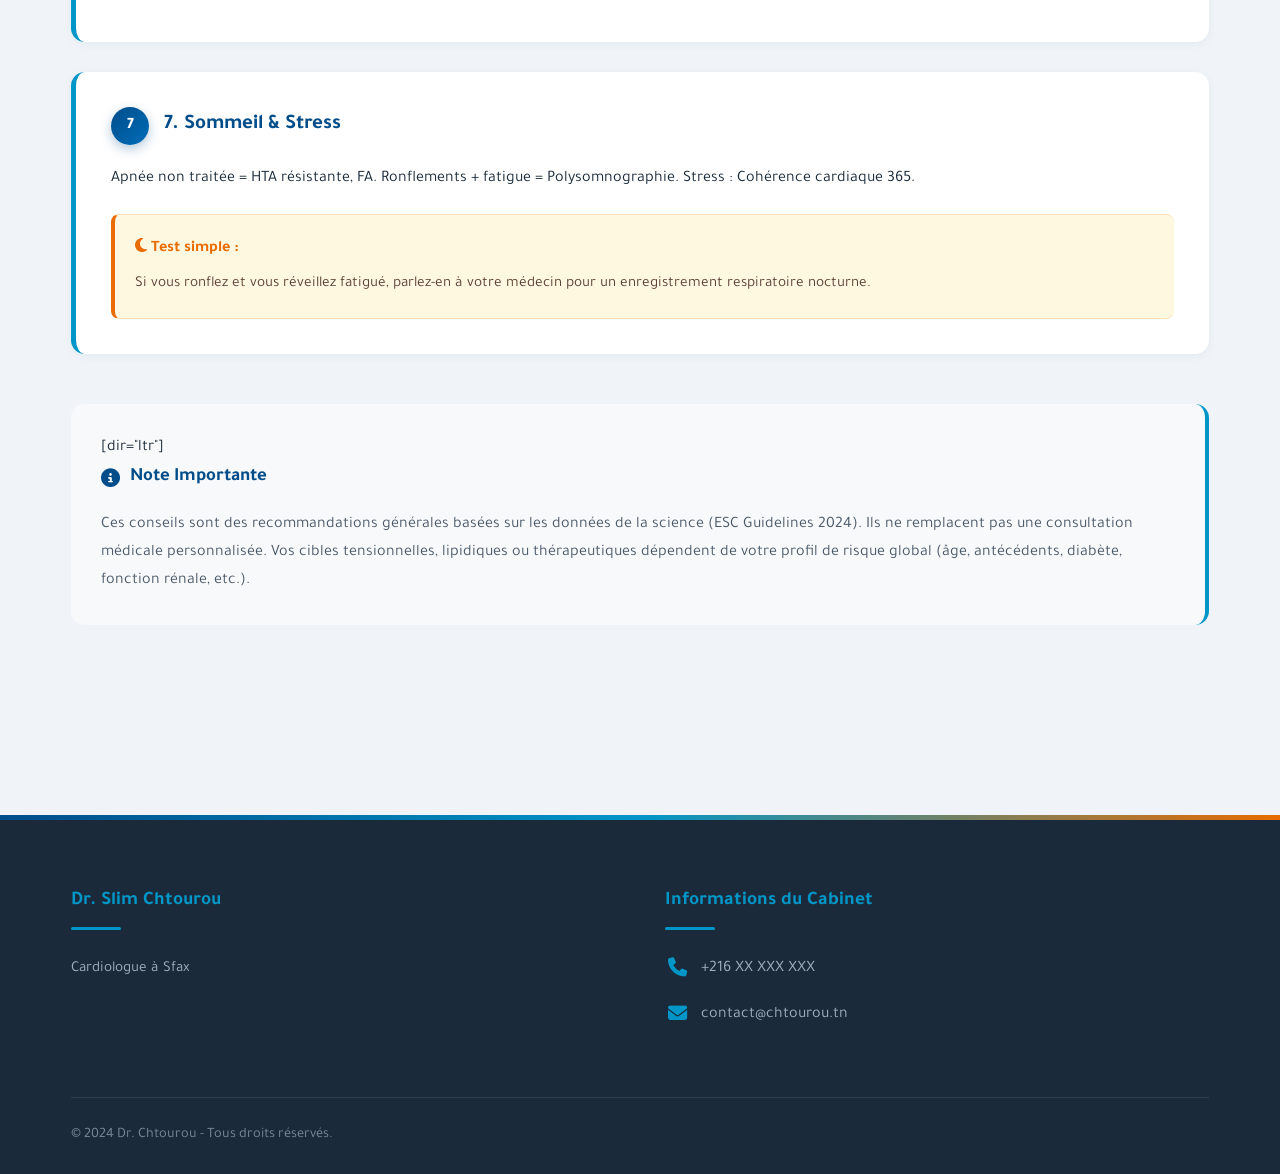
==== commit 673c8f0c: "Update conseils.html" ====
--- a/conseils.html
+++ b/conseils.html
@@ -12,11 +12,14 @@
     <link href="https://fonts.googleapis.com/css2?family=Tajawal:wght@400;500;700;800&display=swap" rel="stylesheet">
     <link rel="stylesheet" href="https://cdnjs.cloudflare.com/ajax/libs/font-awesome/6.5.1/css/all.min.css" integrity="sha512-DTOQO9RWCH3ppGqcWaEA1BIZOC6xxalwEsw9c2QQeAIftl+Vegovlnee1c9QX4TctnWMn13TZye+giMm8e2LwA==" crossorigin="anonymous" referrerpolicy="no-referrer" />
     <link rel="stylesheet" href="css/style.css">
-    <link rel="icon" href="assets/favicon.ico">
+    <link rel="icon" href="assets/logo.svg">
 </head>
 <body>
 <header class="header"><nav class="navbar container">
-    <a href="index.html" class="logo"><i class="fas fa-heartbeat"></i> Dr. Slim Chtourou</a>
+    <a href="index.html" class="logo" aria-label="Accueil - Dr. Slim Chtourou">
+            <img src="assets/logo.svg" alt="Logo Dr. Slim Chtourou" style="height: 38px; width: auto; background: transparent; border: none;">
+            Dr. Slim Chtourou
+        </a>
     <button class="menu-toggle" aria-label="Menu"><i class="fas fa-bars"></i></button>
     <div class="nav-links"><a href="index.html#accueil" data-i18n="nav_accueil">Accueil</a><a href="services.html" data-i18n="nav_services">Services</a><a href="conseils.html" class="active" data-i18n="nav_conseils">Conseils</a><a href="rdv.html" class="btn btn-primary" data-i18n="nav_rdv">Rendez-vous</a></div>
     <div class="lang-switcher"><button id="lang-toggle">FR</button></div>
